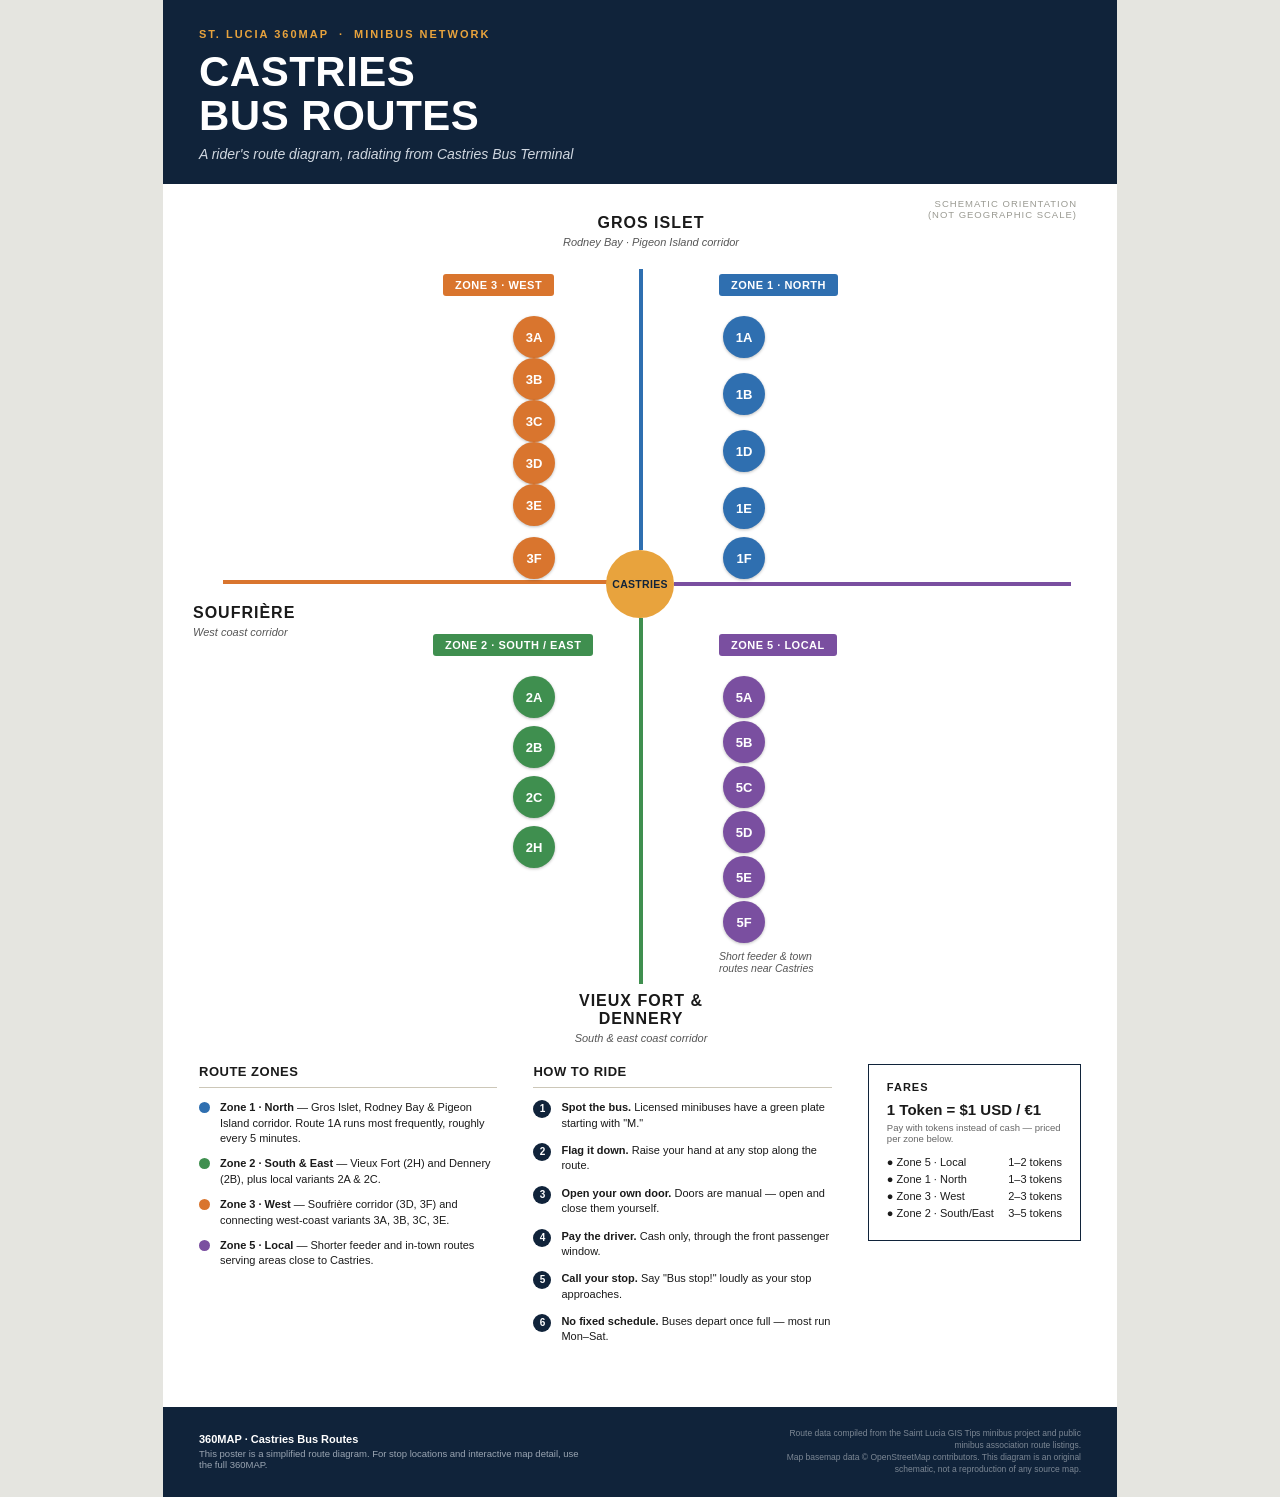
==== castries-bus-routes-poster.html @ 3518cfef "Add Castries bus routes poster page" ====
<!DOCTYPE html>
<html>
<head>
<meta charset="utf-8">
<style>
  @page { margin: 0; }
  * { box-sizing: border-box; margin:0; padding:0; }
  html { background: #e5e5e0; }
  body { width: 954px; margin: 0 auto; font-family: 'Helvetica Neue', Arial, sans-serif; background: #ffffff; color: #1a1a1a; position: relative; }
  .header { background: #10233a; color: #fff; padding: 28px 36px 22px 36px; position: relative; }
  .header .eyebrow { color: #e8a33d; font-size: 11px; font-weight: 700; letter-spacing: 2px; margin-bottom: 10px; }
  .header h1 { font-size: 42px; line-height: 1.05; font-weight: 800; letter-spacing: 0.5px; }
  .header .subtitle { font-style: italic; font-size: 14px; color: #cfd6df; margin-top: 8px; }
  .diagram { position: relative; width: 954px; height: 850px; }
  .scale-note { position:absolute;top:14px;right:40px;font-size:9.5px;letter-spacing:1px;color:#9a9a92;text-align:right; }
  .badge { position:absolute;width:42px;height:42px;border-radius:50%;color:#fff;font-size:13px;font-weight:700;display:flex;align-items:center;justify-content:center;box-shadow:0 1px 3px rgba(0,0,0,.25); }
  .blue-badge{background:#2f6fb0}.green-badge{background:#3f8f4f}.orange-badge{background:#d9752e}.purple-badge{background:#7a4fa0}
  .zone-tag{position:absolute;color:#fff;font-size:11px;font-weight:700;letter-spacing:.5px;padding:5px 12px;border-radius:3px}
  .place-label{position:absolute;text-align:center;font-weight:800;font-size:16px;letter-spacing:1px}.place-sub{font-weight:400;font-style:italic;font-size:11px;color:#555;letter-spacing:0}
  .line-blue-vert{position:absolute;left:476px;top:85px;width:4px;height:281px;background:#2f6fb0}.line-green-vert{position:absolute;left:476px;top:434px;width:4px;height:366px;background:#3f8f4f}.line-orange-horiz{position:absolute;left:60px;top:396px;width:416px;height:4px;background:#d9752e}.purple-line{position:absolute;left:511px;top:398px;width:397px;height:4px;background:#7a4fa0}
  .terminal{position:absolute;left:443px;top:366px;width:68px;height:68px;border-radius:50%;background:#e8a33d;display:flex;align-items:center;justify-content:center;color:#10233a;font-weight:800;font-size:10.5px;letter-spacing:.3px;text-align:center}
  .caption-small{position:absolute;font-size:10.5px;font-style:italic;color:#555}
  .footer{width:954px;padding:30px 36px}.footer-cols{display:flex;gap:36px}.col{flex:1}.col h3{font-size:13px;letter-spacing:.5px;border-bottom:1px solid #ccc7b8;padding-bottom:8px;margin-bottom:12px}.legend-item{display:flex;gap:10px;margin-bottom:10px;font-size:11px;line-height:1.4}.dot{width:11px;height:11px;border-radius:50%;flex-shrink:0;margin-top:2px}.step{display:flex;gap:10px;margin-bottom:12px;font-size:11px;line-height:1.4}.step-num{width:18px;height:18px;border-radius:50%;background:#10233a;color:#fff;font-size:10px;font-weight:700;display:flex;align-items:center;justify-content:center;flex-shrink:0}.fares-box{border:1px solid #10233a;padding:16px 18px;font-size:11px;max-width:230px}.fares-box .title{font-size:11px;font-weight:800;letter-spacing:1px;margin-bottom:8px}.fares-box .big{font-size:15px;font-weight:800;margin-bottom:4px}.fares-box .small{font-size:9.5px;color:#666;margin-bottom:12px}.fare-row{display:flex;justify-content:space-between;margin-bottom:5px}
  .bottom-bar{width:954px;height:90px;margin-top:20px;background:#10233a;color:#cfd6df;display:flex;align-items:center;padding:0 36px;gap:20px}.bottom-bar .txt{font-size:11px;color:#fff;font-weight:700}.bottom-bar .txt2{font-size:9.5px;color:#9aa5b2;margin-top:3px;max-width:380px}.bottom-bar .right-note{margin-left:auto;font-size:8.5px;color:#7c8794;text-align:right;max-width:320px;line-height:1.4}
</style>
</head>
<body>
<div class="header"><div class="eyebrow">ST. LUCIA 360MAP &nbsp;·&nbsp; MINIBUS NETWORK</div><h1>CASTRIES<br>BUS ROUTES</h1><div class="subtitle">A rider's route diagram, radiating from Castries Bus Terminal</div></div>
<div class="diagram"><div class="scale-note">SCHEMATIC ORIENTATION<br>(NOT GEOGRAPHIC SCALE)</div><div class="line-blue-vert"></div><div class="line-green-vert"></div><div class="line-orange-horiz"></div><div class="purple-line"></div><div class="terminal">CASTRIES</div>
<div class="place-label" style="left:388px;top:30px;width:200px">GROS ISLET<br><span class="place-sub">Rodney Bay · Pigeon Island corridor</span></div>
<div class="zone-tag" style="background:#2f6fb0;left:556px;top:90px">ZONE 1 · NORTH</div><div class="badge blue-badge" style="left:560px;top:132px">1A</div><div class="badge blue-badge" style="left:560px;top:189px">1B</div><div class="badge blue-badge" style="left:560px;top:246px">1D</div><div class="badge blue-badge" style="left:560px;top:303px">1E</div><div class="badge blue-badge" style="left:560px;top:353px">1F</div>
<div class="zone-tag" style="background:#d9752e;left:280px;top:90px">ZONE 3 · WEST</div><div class="badge orange-badge" style="left:350px;top:132px">3A</div><div class="badge orange-badge" style="left:350px;top:174px">3B</div><div class="badge orange-badge" style="left:350px;top:216px">3C</div><div class="badge orange-badge" style="left:350px;top:258px">3D</div><div class="badge orange-badge" style="left:350px;top:300px">3E</div><div class="badge orange-badge" style="left:350px;top:353px">3F</div>
<div class="place-label" style="left:30px;top:420px;width:200px;text-align:left">SOUFRIÈRE<br><span class="place-sub">West coast corridor</span></div>
<div class="zone-tag" style="background:#7a4fa0;left:556px;top:450px">ZONE 5 · LOCAL</div><div class="badge purple-badge" style="left:560px;top:492px">5A</div><div class="badge purple-badge" style="left:560px;top:537px">5B</div><div class="badge purple-badge" style="left:560px;top:582px">5C</div><div class="badge purple-badge" style="left:560px;top:627px">5D</div><div class="badge purple-badge" style="left:560px;top:672px">5E</div><div class="badge purple-badge" style="left:560px;top:717px">5F</div><div class="caption-small" style="left:556px;top:766px">Short feeder & town<br>routes near Castries</div>
<div class="zone-tag" style="background:#3f8f4f;left:270px;top:450px">ZONE 2 · SOUTH / EAST</div><div class="badge green-badge" style="left:350px;top:492px">2A</div><div class="badge green-badge" style="left:350px;top:542px">2B</div><div class="badge green-badge" style="left:350px;top:592px">2C</div><div class="badge green-badge" style="left:350px;top:642px">2H</div><div class="place-label" style="left:378px;top:808px;width:200px">VIEUX FORT & DENNERY<br><span class="place-sub">South & east coast corridor</span></div></div>
<div class="footer"><div class="footer-cols"><div class="col" style="flex:1.4"><h3>ROUTE ZONES</h3><div class="legend-item"><div class="dot" style="background:#2f6fb0"></div><div><b>Zone 1 · North</b> — Gros Islet, Rodney Bay & Pigeon Island corridor. Route 1A runs most frequently, roughly every 5 minutes.</div></div><div class="legend-item"><div class="dot" style="background:#3f8f4f"></div><div><b>Zone 2 · South & East</b> — Vieux Fort (2H) and Dennery (2B), plus local variants 2A & 2C.</div></div><div class="legend-item"><div class="dot" style="background:#d9752e"></div><div><b>Zone 3 · West</b> — Soufrière corridor (3D, 3F) and connecting west-coast variants 3A, 3B, 3C, 3E.</div></div><div class="legend-item"><div class="dot" style="background:#7a4fa0"></div><div><b>Zone 5 · Local</b> — Shorter feeder and in-town routes serving areas close to Castries.</div></div></div>
<div class="col" style="flex:1.4"><h3>HOW TO RIDE</h3><div class="step"><div class="step-num">1</div><div><b>Spot the bus.</b> Licensed minibuses have a green plate starting with "M."</div></div><div class="step"><div class="step-num">2</div><div><b>Flag it down.</b> Raise your hand at any stop along the route.</div></div><div class="step"><div class="step-num">3</div><div><b>Open your own door.</b> Doors are manual — open and close them yourself.</div></div><div class="step"><div class="step-num">4</div><div><b>Pay the driver.</b> Cash only, through the front passenger window.</div></div><div class="step"><div class="step-num">5</div><div><b>Call your stop.</b> Say "Bus stop!" loudly as your stop approaches.</div></div><div class="step"><div class="step-num">6</div><div><b>No fixed schedule.</b> Buses depart once full — most run Mon–Sat.</div></div></div>
<div class="col" style="flex:1"><div class="fares-box"><div class="title">FARES</div><div class="big">1 Token = $1 USD / €1</div><div class="small">Pay with tokens instead of cash — priced per zone below.</div><div class="fare-row"><span>● Zone 5 · Local</span><span>1–2 tokens</span></div><div class="fare-row"><span>● Zone 1 · North</span><span>1–3 tokens</span></div><div class="fare-row"><span>● Zone 3 · West</span><span>2–3 tokens</span></div><div class="fare-row"><span>● Zone 2 · South/East</span><span>3–5 tokens</span></div></div></div></div></div>
<div class="bottom-bar"><div><div class="txt">360MAP · Castries Bus Routes</div><div class="txt2">This poster is a simplified route diagram. For stop locations and interactive map detail, use the full 360MAP.</div></div><div class="right-note">Route data compiled from the Saint Lucia GIS Tips minibus project and public minibus association route listings.<br>Map basemap data © OpenStreetMap contributors. This diagram is an original schematic, not a reproduction of any source map.</div></div>
</body></html>
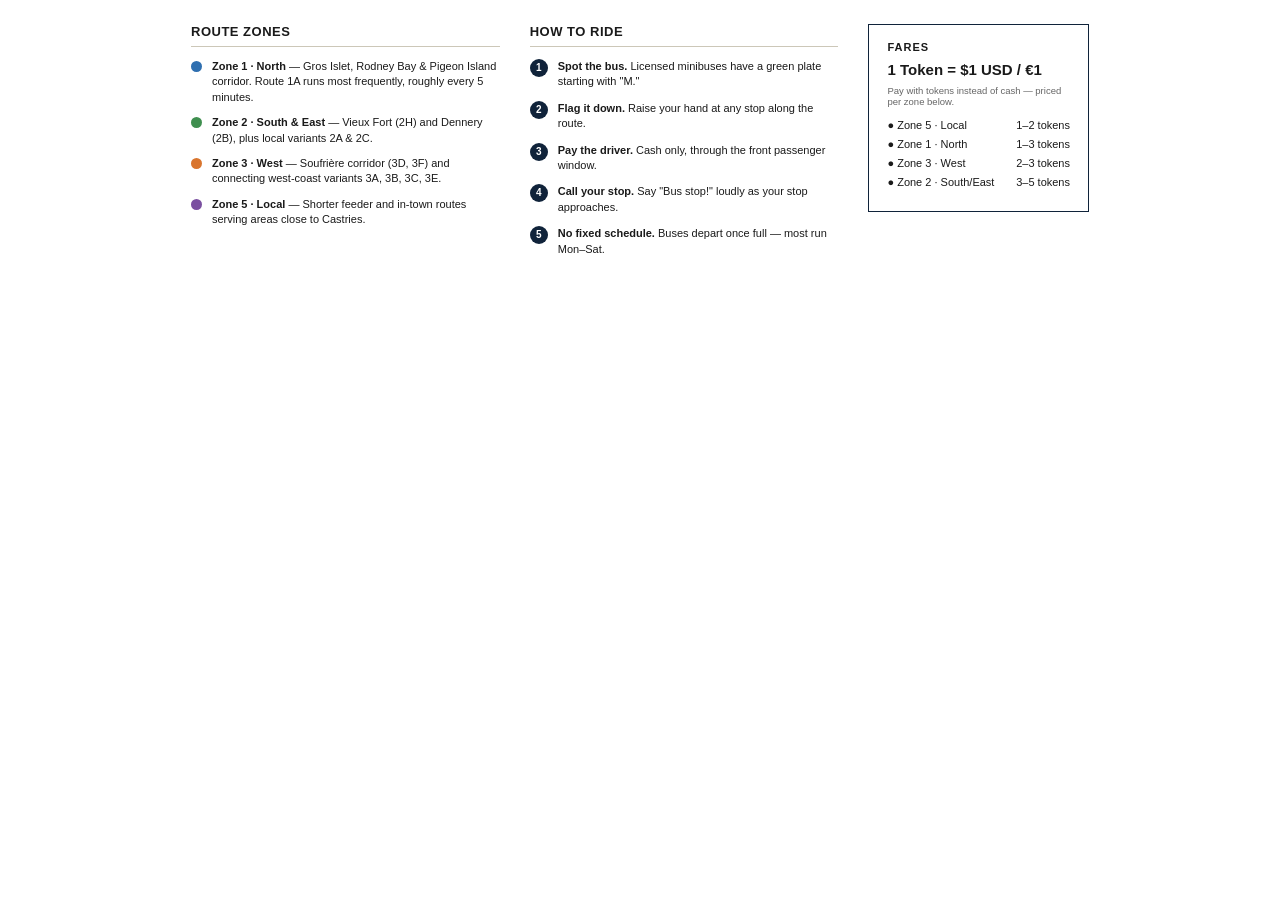
==== commit 3515be61: "Update 360MAP footer and remove How to Ride option 3" ====
--- a/castries-bus-routes-poster.html
+++ b/castries-bus-routes-poster.html
@@ -3,38 +3,24 @@
 <head>
 <meta charset="utf-8">
 <style>
-  @page { margin: 0; }
-  * { box-sizing: border-box; margin:0; padding:0; }
-  html { background: #e5e5e0; }
-  body { width: 954px; margin: 0 auto; font-family: 'Helvetica Neue', Arial, sans-serif; background: #ffffff; color: #1a1a1a; position: relative; }
-  .header { background: #10233a; color: #fff; padding: 28px 36px 22px 36px; position: relative; }
-  .header .eyebrow { color: #e8a33d; font-size: 11px; font-weight: 700; letter-spacing: 2px; margin-bottom: 10px; }
-  .header h1 { font-size: 42px; line-height: 1.05; font-weight: 800; letter-spacing: 0.5px; }
-  .header .subtitle { font-style: italic; font-size: 14px; color: #cfd6df; margin-top: 8px; }
-  .diagram { position: relative; width: 954px; height: 850px; }
-  .scale-note { position:absolute;top:14px;right:40px;font-size:9.5px;letter-spacing:1px;color:#9a9a92;text-align:right; }
-  .badge { position:absolute;width:42px;height:42px;border-radius:50%;color:#fff;font-size:13px;font-weight:700;display:flex;align-items:center;justify-content:center;box-shadow:0 1px 3px rgba(0,0,0,.25); }
-  .blue-badge{background:#2f6fb0}.green-badge{background:#3f8f4f}.orange-badge{background:#d9752e}.purple-badge{background:#7a4fa0}
-  .zone-tag{position:absolute;color:#fff;font-size:11px;font-weight:700;letter-spacing:.5px;padding:5px 12px;border-radius:3px}
-  .place-label{position:absolute;text-align:center;font-weight:800;font-size:16px;letter-spacing:1px}.place-sub{font-weight:400;font-style:italic;font-size:11px;color:#555;letter-spacing:0}
-  .line-blue-vert{position:absolute;left:476px;top:85px;width:4px;height:281px;background:#2f6fb0}.line-green-vert{position:absolute;left:476px;top:434px;width:4px;height:366px;background:#3f8f4f}.line-orange-horiz{position:absolute;left:60px;top:396px;width:416px;height:4px;background:#d9752e}.purple-line{position:absolute;left:511px;top:398px;width:397px;height:4px;background:#7a4fa0}
-  .terminal{position:absolute;left:443px;top:366px;width:68px;height:68px;border-radius:50%;background:#e8a33d;display:flex;align-items:center;justify-content:center;color:#10233a;font-weight:800;font-size:10.5px;letter-spacing:.3px;text-align:center}
-  .caption-small{position:absolute;font-size:10.5px;font-style:italic;color:#555}
-  .footer{width:954px;padding:30px 36px}.footer-cols{display:flex;gap:36px}.col{flex:1}.col h3{font-size:13px;letter-spacing:.5px;border-bottom:1px solid #ccc7b8;padding-bottom:8px;margin-bottom:12px}.legend-item{display:flex;gap:10px;margin-bottom:10px;font-size:11px;line-height:1.4}.dot{width:11px;height:11px;border-radius:50%;flex-shrink:0;margin-top:2px}.step{display:flex;gap:10px;margin-bottom:12px;font-size:11px;line-height:1.4}.step-num{width:18px;height:18px;border-radius:50%;background:#10233a;color:#fff;font-size:10px;font-weight:700;display:flex;align-items:center;justify-content:center;flex-shrink:0}.fares-box{border:1px solid #10233a;padding:16px 18px;font-size:11px;max-width:230px}.fares-box .title{font-size:11px;font-weight:800;letter-spacing:1px;margin-bottom:8px}.fares-box .big{font-size:15px;font-weight:800;margin-bottom:4px}.fares-box .small{font-size:9.5px;color:#666;margin-bottom:12px}.fare-row{display:flex;justify-content:space-between;margin-bottom:5px}
-  .bottom-bar{width:954px;height:90px;margin-top:20px;background:#10233a;color:#cfd6df;display:flex;align-items:center;padding:0 36px;gap:20px}.bottom-bar .txt{font-size:11px;color:#fff;font-weight:700}.bottom-bar .txt2{font-size:9.5px;color:#9aa5b2;margin-top:3px;max-width:380px}.bottom-bar .right-note{margin-left:auto;font-size:8.5px;color:#7c8794;text-align:right;max-width:320px;line-height:1.4}
+*{box-sizing:border-box}html,body{margin:0;padding:0;background:#fff;color:#1a1a1a;font-family:'Helvetica Neue',Arial,sans-serif}body{width:954px;margin:0 auto}.footer{width:954px;padding:24px 28px}.footer-cols{display:flex;gap:30px;align-items:flex-start}.col{flex:1}.col h3{font-size:13px;letter-spacing:.5px;border-bottom:1px solid #ccc7b8;padding-bottom:7px;margin:0 0 12px}.legend-item{display:flex;gap:10px;margin-bottom:10px;font-size:11px;line-height:1.4}.dot{width:11px;height:11px;border-radius:50%;flex-shrink:0;margin-top:2px}.step{display:flex;gap:10px;margin-bottom:11px;font-size:11px;line-height:1.4}.step-num{width:18px;height:18px;border-radius:50%;background:#10233a;color:#fff;font-size:10px;font-weight:700;display:flex;align-items:center;justify-content:center;flex-shrink:0}.fares-box{border:1px solid #10233a;padding:16px 18px;font-size:11px}.fares-box .title{font-size:11px;font-weight:800;letter-spacing:1px;margin-bottom:8px}.fares-box .big{font-size:15px;font-weight:800;margin-bottom:7px}.fares-box .small{font-size:9.5px;color:#666;margin-bottom:12px}.fare-row{display:flex;justify-content:space-between;gap:12px;margin-bottom:7px}
 </style>
 </head>
 <body>
-<div class="header"><div class="eyebrow">ST. LUCIA 360MAP &nbsp;·&nbsp; MINIBUS NETWORK</div><h1>CASTRIES<br>BUS ROUTES</h1><div class="subtitle">A rider's route diagram, radiating from Castries Bus Terminal</div></div>
-<div class="diagram"><div class="scale-note">SCHEMATIC ORIENTATION<br>(NOT GEOGRAPHIC SCALE)</div><div class="line-blue-vert"></div><div class="line-green-vert"></div><div class="line-orange-horiz"></div><div class="purple-line"></div><div class="terminal">CASTRIES</div>
-<div class="place-label" style="left:388px;top:30px;width:200px">GROS ISLET<br><span class="place-sub">Rodney Bay · Pigeon Island corridor</span></div>
-<div class="zone-tag" style="background:#2f6fb0;left:556px;top:90px">ZONE 1 · NORTH</div><div class="badge blue-badge" style="left:560px;top:132px">1A</div><div class="badge blue-badge" style="left:560px;top:189px">1B</div><div class="badge blue-badge" style="left:560px;top:246px">1D</div><div class="badge blue-badge" style="left:560px;top:303px">1E</div><div class="badge blue-badge" style="left:560px;top:353px">1F</div>
-<div class="zone-tag" style="background:#d9752e;left:280px;top:90px">ZONE 3 · WEST</div><div class="badge orange-badge" style="left:350px;top:132px">3A</div><div class="badge orange-badge" style="left:350px;top:174px">3B</div><div class="badge orange-badge" style="left:350px;top:216px">3C</div><div class="badge orange-badge" style="left:350px;top:258px">3D</div><div class="badge orange-badge" style="left:350px;top:300px">3E</div><div class="badge orange-badge" style="left:350px;top:353px">3F</div>
-<div class="place-label" style="left:30px;top:420px;width:200px;text-align:left">SOUFRIÈRE<br><span class="place-sub">West coast corridor</span></div>
-<div class="zone-tag" style="background:#7a4fa0;left:556px;top:450px">ZONE 5 · LOCAL</div><div class="badge purple-badge" style="left:560px;top:492px">5A</div><div class="badge purple-badge" style="left:560px;top:537px">5B</div><div class="badge purple-badge" style="left:560px;top:582px">5C</div><div class="badge purple-badge" style="left:560px;top:627px">5D</div><div class="badge purple-badge" style="left:560px;top:672px">5E</div><div class="badge purple-badge" style="left:560px;top:717px">5F</div><div class="caption-small" style="left:556px;top:766px">Short feeder & town<br>routes near Castries</div>
-<div class="zone-tag" style="background:#3f8f4f;left:270px;top:450px">ZONE 2 · SOUTH / EAST</div><div class="badge green-badge" style="left:350px;top:492px">2A</div><div class="badge green-badge" style="left:350px;top:542px">2B</div><div class="badge green-badge" style="left:350px;top:592px">2C</div><div class="badge green-badge" style="left:350px;top:642px">2H</div><div class="place-label" style="left:378px;top:808px;width:200px">VIEUX FORT & DENNERY<br><span class="place-sub">South & east coast corridor</span></div></div>
-<div class="footer"><div class="footer-cols"><div class="col" style="flex:1.4"><h3>ROUTE ZONES</h3><div class="legend-item"><div class="dot" style="background:#2f6fb0"></div><div><b>Zone 1 · North</b> — Gros Islet, Rodney Bay & Pigeon Island corridor. Route 1A runs most frequently, roughly every 5 minutes.</div></div><div class="legend-item"><div class="dot" style="background:#3f8f4f"></div><div><b>Zone 2 · South & East</b> — Vieux Fort (2H) and Dennery (2B), plus local variants 2A & 2C.</div></div><div class="legend-item"><div class="dot" style="background:#d9752e"></div><div><b>Zone 3 · West</b> — Soufrière corridor (3D, 3F) and connecting west-coast variants 3A, 3B, 3C, 3E.</div></div><div class="legend-item"><div class="dot" style="background:#7a4fa0"></div><div><b>Zone 5 · Local</b> — Shorter feeder and in-town routes serving areas close to Castries.</div></div></div>
-<div class="col" style="flex:1.4"><h3>HOW TO RIDE</h3><div class="step"><div class="step-num">1</div><div><b>Spot the bus.</b> Licensed minibuses have a green plate starting with "M."</div></div><div class="step"><div class="step-num">2</div><div><b>Flag it down.</b> Raise your hand at any stop along the route.</div></div><div class="step"><div class="step-num">3</div><div><b>Open your own door.</b> Doors are manual — open and close them yourself.</div></div><div class="step"><div class="step-num">4</div><div><b>Pay the driver.</b> Cash only, through the front passenger window.</div></div><div class="step"><div class="step-num">5</div><div><b>Call your stop.</b> Say "Bus stop!" loudly as your stop approaches.</div></div><div class="step"><div class="step-num">6</div><div><b>No fixed schedule.</b> Buses depart once full — most run Mon–Sat.</div></div></div>
-<div class="col" style="flex:1"><div class="fares-box"><div class="title">FARES</div><div class="big">1 Token = $1 USD / €1</div><div class="small">Pay with tokens instead of cash — priced per zone below.</div><div class="fare-row"><span>● Zone 5 · Local</span><span>1–2 tokens</span></div><div class="fare-row"><span>● Zone 1 · North</span><span>1–3 tokens</span></div><div class="fare-row"><span>● Zone 3 · West</span><span>2–3 tokens</span></div><div class="fare-row"><span>● Zone 2 · South/East</span><span>3–5 tokens</span></div></div></div></div></div>
-<div class="bottom-bar"><div><div class="txt">360MAP · Castries Bus Routes</div><div class="txt2">This poster is a simplified route diagram. For stop locations and interactive map detail, use the full 360MAP.</div></div><div class="right-note">Route data compiled from the Saint Lucia GIS Tips minibus project and public minibus association route listings.<br>Map basemap data © OpenStreetMap contributors. This diagram is an original schematic, not a reproduction of any source map.</div></div>
+<div class="footer"><div class="footer-cols">
+<div class="col" style="flex:1.4"><h3>ROUTE ZONES</h3>
+<div class="legend-item"><div class="dot" style="background:#2f6fb0"></div><div><b>Zone 1 · North</b> — Gros Islet, Rodney Bay &amp; Pigeon Island corridor. Route 1A runs most frequently, roughly every 5 minutes.</div></div>
+<div class="legend-item"><div class="dot" style="background:#3f8f4f"></div><div><b>Zone 2 · South &amp; East</b> — Vieux Fort (2H) and Dennery (2B), plus local variants 2A &amp; 2C.</div></div>
+<div class="legend-item"><div class="dot" style="background:#d9752e"></div><div><b>Zone 3 · West</b> — Soufrière corridor (3D, 3F) and connecting west-coast variants 3A, 3B, 3C, 3E.</div></div>
+<div class="legend-item"><div class="dot" style="background:#7a4fa0"></div><div><b>Zone 5 · Local</b> — Shorter feeder and in-town routes serving areas close to Castries.</div></div>
+</div>
+<div class="col" style="flex:1.4"><h3>HOW TO RIDE</h3>
+<div class="step"><div class="step-num">1</div><div><b>Spot the bus.</b> Licensed minibuses have a green plate starting with "M."</div></div>
+<div class="step"><div class="step-num">2</div><div><b>Flag it down.</b> Raise your hand at any stop along the route.</div></div>
+<div class="step"><div class="step-num">3</div><div><b>Pay the driver.</b> Cash only, through the front passenger window.</div></div>
+<div class="step"><div class="step-num">4</div><div><b>Call your stop.</b> Say "Bus stop!" loudly as your stop approaches.</div></div>
+<div class="step"><div class="step-num">5</div><div><b>No fixed schedule.</b> Buses depart once full — most run Mon–Sat.</div></div>
+</div>
+<div class="col" style="flex:1"><div class="fares-box"><div class="title">FARES</div><div class="big">1 Token = $1 USD / €1</div><div class="small">Pay with tokens instead of cash — priced per zone below.</div><div class="fare-row"><span>● Zone 5 · Local</span><span>1–2 tokens</span></div><div class="fare-row"><span>● Zone 1 · North</span><span>1–3 tokens</span></div><div class="fare-row"><span>● Zone 3 · West</span><span>2–3 tokens</span></div><div class="fare-row"><span>● Zone 2 · South/East</span><span>3–5 tokens</span></div></div></div>
+</div></div>
 </body></html>
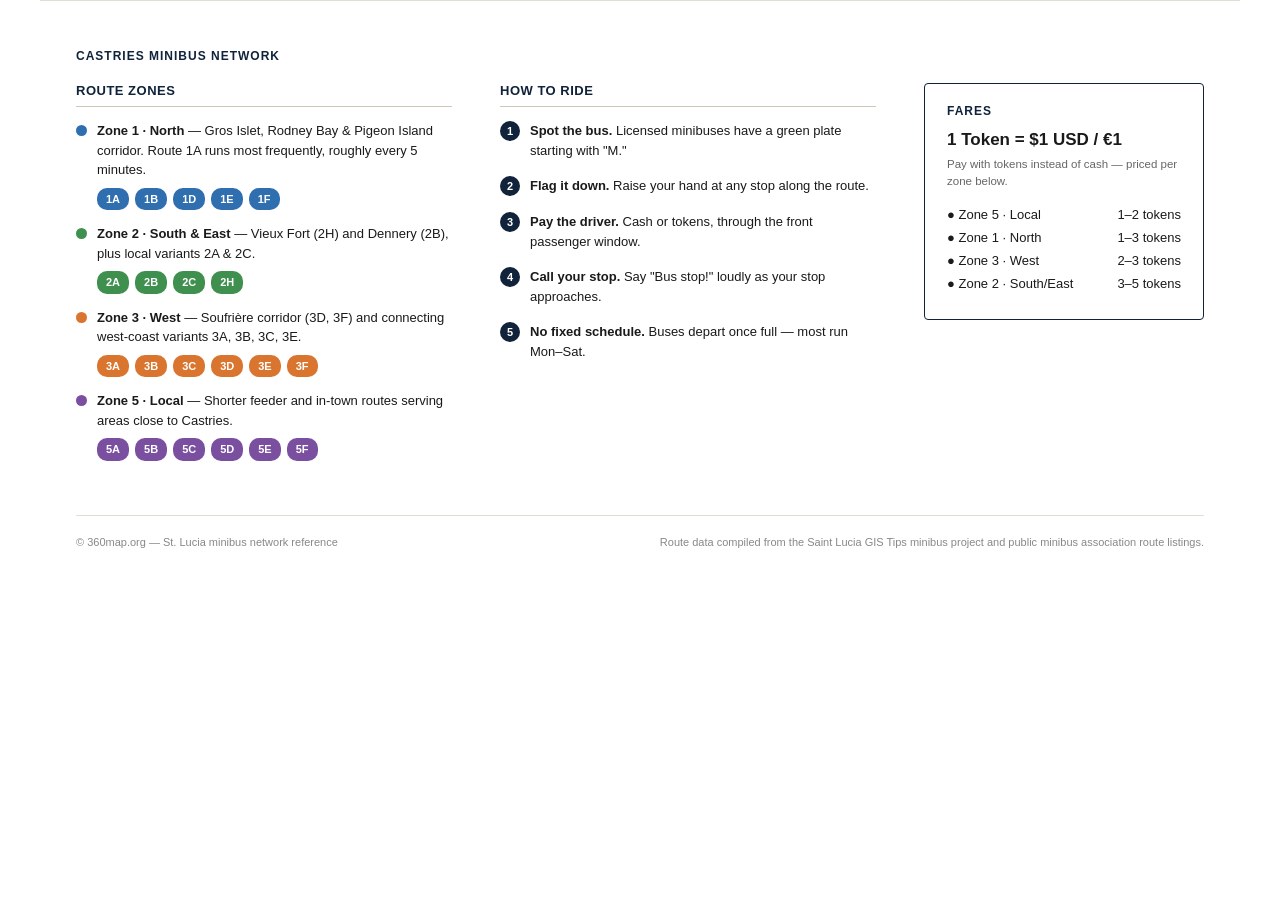
==== commit e0ea65cb: "Update 360MAP footer with route chips and riding information" ====
--- a/castries-bus-routes-poster.html
+++ b/castries-bus-routes-poster.html
@@ -2,25 +2,65 @@
 <html>
 <head>
 <meta charset="utf-8">
+<title>360map.org — Footer</title>
 <style>
-*{box-sizing:border-box}html,body{margin:0;padding:0;background:#fff;color:#1a1a1a;font-family:'Helvetica Neue',Arial,sans-serif}body{width:954px;margin:0 auto}.footer{width:954px;padding:24px 28px}.footer-cols{display:flex;gap:30px;align-items:flex-start}.col{flex:1}.col h3{font-size:13px;letter-spacing:.5px;border-bottom:1px solid #ccc7b8;padding-bottom:7px;margin:0 0 12px}.legend-item{display:flex;gap:10px;margin-bottom:10px;font-size:11px;line-height:1.4}.dot{width:11px;height:11px;border-radius:50%;flex-shrink:0;margin-top:2px}.step{display:flex;gap:10px;margin-bottom:11px;font-size:11px;line-height:1.4}.step-num{width:18px;height:18px;border-radius:50%;background:#10233a;color:#fff;font-size:10px;font-weight:700;display:flex;align-items:center;justify-content:center;flex-shrink:0}.fares-box{border:1px solid #10233a;padding:16px 18px;font-size:11px}.fares-box .title{font-size:11px;font-weight:800;letter-spacing:1px;margin-bottom:8px}.fares-box .big{font-size:15px;font-weight:800;margin-bottom:7px}.fares-box .small{font-size:9.5px;color:#666;margin-bottom:12px}.fare-row{display:flex;justify-content:space-between;gap:12px;margin-bottom:7px}
+  * { box-sizing: border-box; margin:0; padding:0; }
+  body {
+    font-family: 'Helvetica Neue', Arial, sans-serif;
+    background: #ffffff;
+    color: #1a1a1a;
+  }
+  footer.site-footer {
+    border-top: 1px solid #e0ddd2;
+    padding: 48px 36px 36px 36px;
+    max-width: 1200px;
+    margin: 0 auto;
+  }
+  .footer-heading { font-size:12px;font-weight:800;letter-spacing:1px;color:#10233a;margin-bottom:20px; }
+  .footer-cols { display:flex;gap:48px;flex-wrap:nowrap;align-items:flex-start; }
+  .col { flex:1 1 260px;min-width:0; }
+  .col h3 { font-size:13px;letter-spacing:.5px;border-bottom:1px solid #ccc7b8;padding-bottom:8px;margin-bottom:14px;color:#10233a; }
+  .legend-item { display:flex;gap:10px;margin-bottom:14px;font-size:13px;line-height:1.5; }
+  .dot { width:11px;height:11px;border-radius:50%;flex-shrink:0;margin-top:4px; }
+  .zone-1 { background:#2f6fb0; }.zone-2 { background:#3f8f4f; }.zone-3 { background:#d9752e; }.zone-5 { background:#7a4fa0; }
+  .route-list { display:flex;flex-wrap:wrap;gap:6px;margin-top:8px; }
+  .route-chip { display:inline-block;font-size:11px;font-weight:700;color:#fff;padding:3px 9px;border-radius:10px; }
+  .route-chip.zone-1 { background:#2f6fb0; }.route-chip.zone-2 { background:#3f8f4f; }.route-chip.zone-3 { background:#d9752e; }.route-chip.zone-5 { background:#7a4fa0; }
+  .step { display:flex;gap:10px;margin-bottom:16px;font-size:13px;line-height:1.5; }
+  .step-num { width:20px;height:20px;border-radius:50%;background:#10233a;color:#fff;font-size:11px;font-weight:700;display:flex;align-items:center;justify-content:center;flex-shrink:0; }
+  .fares-box { border:1px solid #10233a;padding:20px 22px;font-size:13px;border-radius:4px; }
+  .fares-box .title { font-size:12px;font-weight:800;letter-spacing:1px;margin-bottom:12px;color:#10233a; }
+  .fares-box .big { font-size:17px;font-weight:800;margin-bottom:6px; }
+  .fares-box .small { font-size:11.5px;color:#666;margin-bottom:16px;line-height:1.5; }
+  .fare-row { display:flex;justify-content:space-between;gap:10px;margin-bottom:8px; }
+  .footer-bottom { max-width:1200px;margin:40px auto 0;padding-top:20px;border-top:1px solid #e0ddd2;font-size:11px;color:#888;display:flex;justify-content:space-between;flex-wrap:wrap;gap:10px; }
+  @media(max-width:800px){footer.site-footer{padding:28px 20px}.footer-cols{flex-wrap:wrap;gap:28px}.col{flex:1 1 100%!important;max-width:none!important}.footer-bottom{margin-top:28px}}
 </style>
 </head>
 <body>
-<div class="footer"><div class="footer-cols">
-<div class="col" style="flex:1.4"><h3>ROUTE ZONES</h3>
-<div class="legend-item"><div class="dot" style="background:#2f6fb0"></div><div><b>Zone 1 · North</b> — Gros Islet, Rodney Bay &amp; Pigeon Island corridor. Route 1A runs most frequently, roughly every 5 minutes.</div></div>
-<div class="legend-item"><div class="dot" style="background:#3f8f4f"></div><div><b>Zone 2 · South &amp; East</b> — Vieux Fort (2H) and Dennery (2B), plus local variants 2A &amp; 2C.</div></div>
-<div class="legend-item"><div class="dot" style="background:#d9752e"></div><div><b>Zone 3 · West</b> — Soufrière corridor (3D, 3F) and connecting west-coast variants 3A, 3B, 3C, 3E.</div></div>
-<div class="legend-item"><div class="dot" style="background:#7a4fa0"></div><div><b>Zone 5 · Local</b> — Shorter feeder and in-town routes serving areas close to Castries.</div></div>
-</div>
-<div class="col" style="flex:1.4"><h3>HOW TO RIDE</h3>
-<div class="step"><div class="step-num">1</div><div><b>Spot the bus.</b> Licensed minibuses have a green plate starting with "M."</div></div>
-<div class="step"><div class="step-num">2</div><div><b>Flag it down.</b> Raise your hand at any stop along the route.</div></div>
-<div class="step"><div class="step-num">3</div><div><b>Pay the driver.</b> Cash only, through the front passenger window.</div></div>
-<div class="step"><div class="step-num">4</div><div><b>Call your stop.</b> Say "Bus stop!" loudly as your stop approaches.</div></div>
-<div class="step"><div class="step-num">5</div><div><b>No fixed schedule.</b> Buses depart once full — most run Mon–Sat.</div></div>
-</div>
-<div class="col" style="flex:1"><div class="fares-box"><div class="title">FARES</div><div class="big">1 Token = $1 USD / €1</div><div class="small">Pay with tokens instead of cash — priced per zone below.</div><div class="fare-row"><span>● Zone 5 · Local</span><span>1–2 tokens</span></div><div class="fare-row"><span>● Zone 1 · North</span><span>1–3 tokens</span></div><div class="fare-row"><span>● Zone 3 · West</span><span>2–3 tokens</span></div><div class="fare-row"><span>● Zone 2 · South/East</span><span>3–5 tokens</span></div></div></div>
-</div></div>
-</body></html>+<footer class="site-footer">
+  <div class="footer-heading">CASTRIES MINIBUS NETWORK</div>
+  <div class="footer-cols">
+    <div class="col">
+      <h3>ROUTE ZONES</h3>
+      <div class="legend-item"><div class="dot zone-1"></div><div><b>Zone 1 · North</b> — Gros Islet, Rodney Bay &amp; Pigeon Island corridor. Route 1A runs most frequently, roughly every 5 minutes.<div class="route-list"><span class="route-chip zone-1">1A</span><span class="route-chip zone-1">1B</span><span class="route-chip zone-1">1D</span><span class="route-chip zone-1">1E</span><span class="route-chip zone-1">1F</span></div></div></div>
+      <div class="legend-item"><div class="dot zone-2"></div><div><b>Zone 2 · South &amp; East</b> — Vieux Fort (2H) and Dennery (2B), plus local variants 2A &amp; 2C.<div class="route-list"><span class="route-chip zone-2">2A</span><span class="route-chip zone-2">2B</span><span class="route-chip zone-2">2C</span><span class="route-chip zone-2">2H</span></div></div></div>
+      <div class="legend-item"><div class="dot zone-3"></div><div><b>Zone 3 · West</b> — Soufrière corridor (3D, 3F) and connecting west-coast variants 3A, 3B, 3C, 3E.<div class="route-list"><span class="route-chip zone-3">3A</span><span class="route-chip zone-3">3B</span><span class="route-chip zone-3">3C</span><span class="route-chip zone-3">3D</span><span class="route-chip zone-3">3E</span><span class="route-chip zone-3">3F</span></div></div></div>
+      <div class="legend-item"><div class="dot zone-5"></div><div><b>Zone 5 · Local</b> — Shorter feeder and in-town routes serving areas close to Castries.<div class="route-list"><span class="route-chip zone-5">5A</span><span class="route-chip zone-5">5B</span><span class="route-chip zone-5">5C</span><span class="route-chip zone-5">5D</span><span class="route-chip zone-5">5E</span><span class="route-chip zone-5">5F</span></div></div></div>
+    </div>
+    <div class="col">
+      <h3>HOW TO RIDE</h3>
+      <div class="step"><div class="step-num">1</div><div><b>Spot the bus.</b> Licensed minibuses have a green plate starting with "M."</div></div>
+      <div class="step"><div class="step-num">2</div><div><b>Flag it down.</b> Raise your hand at any stop along the route.</div></div>
+      <div class="step"><div class="step-num">3</div><div><b>Pay the driver.</b> Cash or tokens, through the front passenger window.</div></div>
+      <div class="step"><div class="step-num">4</div><div><b>Call your stop.</b> Say "Bus stop!" loudly as your stop approaches.</div></div>
+      <div class="step"><div class="step-num">5</div><div><b>No fixed schedule.</b> Buses depart once full — most run Mon–Sat.</div></div>
+    </div>
+    <div class="col" style="flex:1 1 240px;max-width:280px;">
+      <div class="fares-box"><div class="title">FARES</div><div class="big">1 Token = $1 USD / €1</div><div class="small">Pay with tokens instead of cash — priced per zone below.</div><div class="fare-row"><span>&#9679; Zone 5 · Local</span><span>1–2 tokens</span></div><div class="fare-row"><span>&#9679; Zone 1 · North</span><span>1–3 tokens</span></div><div class="fare-row"><span>&#9679; Zone 3 · West</span><span>2–3 tokens</span></div><div class="fare-row"><span>&#9679; Zone 2 · South/East</span><span>3–5 tokens</span></div></div>
+    </div>
+  </div>
+  <div class="footer-bottom"><div>© 360map.org — St. Lucia minibus network reference</div><div>Route data compiled from the Saint Lucia GIS Tips minibus project and public minibus association route listings.</div></div>
+</footer>
+</body>
+</html>
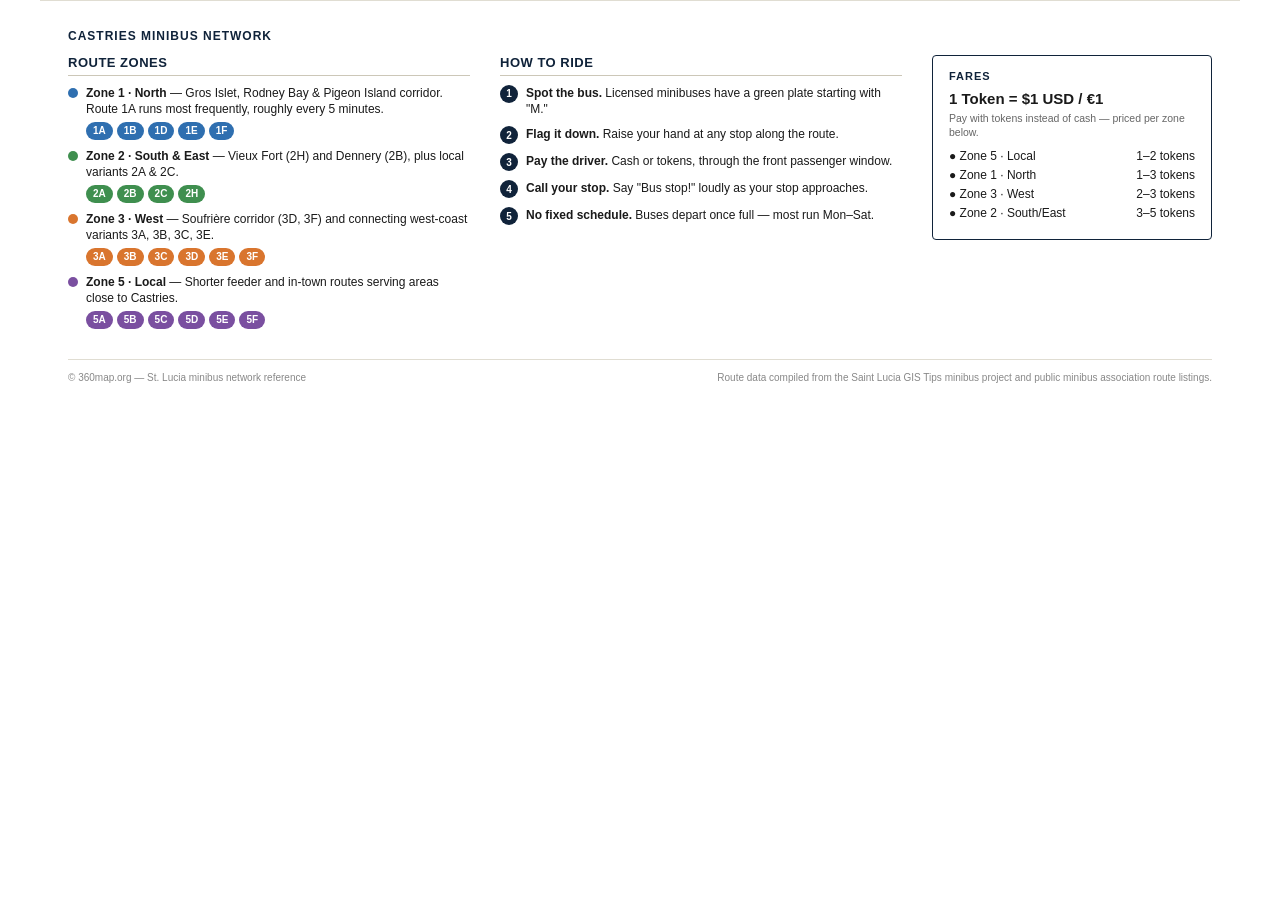
==== commit 0eff3515: "Compact 360MAP bus footer spacing" ====
--- a/castries-bus-routes-poster.html
+++ b/castries-bus-routes-poster.html
@@ -5,36 +5,27 @@
 <title>360map.org — Footer</title>
 <style>
   * { box-sizing: border-box; margin:0; padding:0; }
-  body {
-    font-family: 'Helvetica Neue', Arial, sans-serif;
-    background: #ffffff;
-    color: #1a1a1a;
-  }
-  footer.site-footer {
-    border-top: 1px solid #e0ddd2;
-    padding: 48px 36px 36px 36px;
-    max-width: 1200px;
-    margin: 0 auto;
-  }
-  .footer-heading { font-size:12px;font-weight:800;letter-spacing:1px;color:#10233a;margin-bottom:20px; }
-  .footer-cols { display:flex;gap:48px;flex-wrap:nowrap;align-items:flex-start; }
+  body { font-family:'Helvetica Neue',Arial,sans-serif;background:#fff;color:#1a1a1a; }
+  footer.site-footer { border-top:1px solid #e0ddd2;padding:28px 28px 22px;max-width:1200px;margin:0 auto; }
+  .footer-heading { font-size:12px;font-weight:800;letter-spacing:1px;color:#10233a;margin-bottom:12px; }
+  .footer-cols { display:flex;gap:30px;flex-wrap:nowrap;align-items:flex-start; }
   .col { flex:1 1 260px;min-width:0; }
-  .col h3 { font-size:13px;letter-spacing:.5px;border-bottom:1px solid #ccc7b8;padding-bottom:8px;margin-bottom:14px;color:#10233a; }
-  .legend-item { display:flex;gap:10px;margin-bottom:14px;font-size:13px;line-height:1.5; }
-  .dot { width:11px;height:11px;border-radius:50%;flex-shrink:0;margin-top:4px; }
+  .col h3 { font-size:13px;letter-spacing:.5px;border-bottom:1px solid #ccc7b8;padding-bottom:5px;margin-bottom:9px;color:#10233a; }
+  .legend-item { display:flex;gap:8px;margin-bottom:8px;font-size:12px;line-height:1.35; }
+  .dot { width:10px;height:10px;border-radius:50%;flex-shrink:0;margin-top:3px; }
   .zone-1 { background:#2f6fb0; }.zone-2 { background:#3f8f4f; }.zone-3 { background:#d9752e; }.zone-5 { background:#7a4fa0; }
-  .route-list { display:flex;flex-wrap:wrap;gap:6px;margin-top:8px; }
-  .route-chip { display:inline-block;font-size:11px;font-weight:700;color:#fff;padding:3px 9px;border-radius:10px; }
+  .route-list { display:flex;flex-wrap:wrap;gap:4px;margin-top:5px; }
+  .route-chip { display:inline-block;font-size:10px;font-weight:700;color:#fff;padding:2px 7px;border-radius:10px; }
   .route-chip.zone-1 { background:#2f6fb0; }.route-chip.zone-2 { background:#3f8f4f; }.route-chip.zone-3 { background:#d9752e; }.route-chip.zone-5 { background:#7a4fa0; }
-  .step { display:flex;gap:10px;margin-bottom:16px;font-size:13px;line-height:1.5; }
-  .step-num { width:20px;height:20px;border-radius:50%;background:#10233a;color:#fff;font-size:11px;font-weight:700;display:flex;align-items:center;justify-content:center;flex-shrink:0; }
-  .fares-box { border:1px solid #10233a;padding:20px 22px;font-size:13px;border-radius:4px; }
-  .fares-box .title { font-size:12px;font-weight:800;letter-spacing:1px;margin-bottom:12px;color:#10233a; }
-  .fares-box .big { font-size:17px;font-weight:800;margin-bottom:6px; }
-  .fares-box .small { font-size:11.5px;color:#666;margin-bottom:16px;line-height:1.5; }
-  .fare-row { display:flex;justify-content:space-between;gap:10px;margin-bottom:8px; }
-  .footer-bottom { max-width:1200px;margin:40px auto 0;padding-top:20px;border-top:1px solid #e0ddd2;font-size:11px;color:#888;display:flex;justify-content:space-between;flex-wrap:wrap;gap:10px; }
-  @media(max-width:800px){footer.site-footer{padding:28px 20px}.footer-cols{flex-wrap:wrap;gap:28px}.col{flex:1 1 100%!important;max-width:none!important}.footer-bottom{margin-top:28px}}
+  .step { display:flex;gap:8px;margin-bottom:9px;font-size:12px;line-height:1.35; }
+  .step-num { width:18px;height:18px;border-radius:50%;background:#10233a;color:#fff;font-size:10px;font-weight:700;display:flex;align-items:center;justify-content:center;flex-shrink:0; }
+  .fares-box { border:1px solid #10233a;padding:14px 16px;font-size:12px;border-radius:4px; }
+  .fares-box .title { font-size:11px;font-weight:800;letter-spacing:1px;margin-bottom:8px;color:#10233a; }
+  .fares-box .big { font-size:15px;font-weight:800;margin-bottom:4px; }
+  .fares-box .small { font-size:10.5px;color:#666;margin-bottom:10px;line-height:1.35; }
+  .fare-row { display:flex;justify-content:space-between;gap:8px;margin-bottom:5px; }
+  .footer-bottom { max-width:1200px;margin:22px auto 0;padding-top:12px;border-top:1px solid #e0ddd2;font-size:10px;color:#888;display:flex;justify-content:space-between;flex-wrap:wrap;gap:6px; }
+  @media(max-width:800px){footer.site-footer{padding:20px 16px}.footer-cols{flex-wrap:wrap;gap:18px}.col{flex:1 1 100%!important;max-width:none!important}.footer-bottom{margin-top:18px}}
 </style>
 </head>
 <body>
